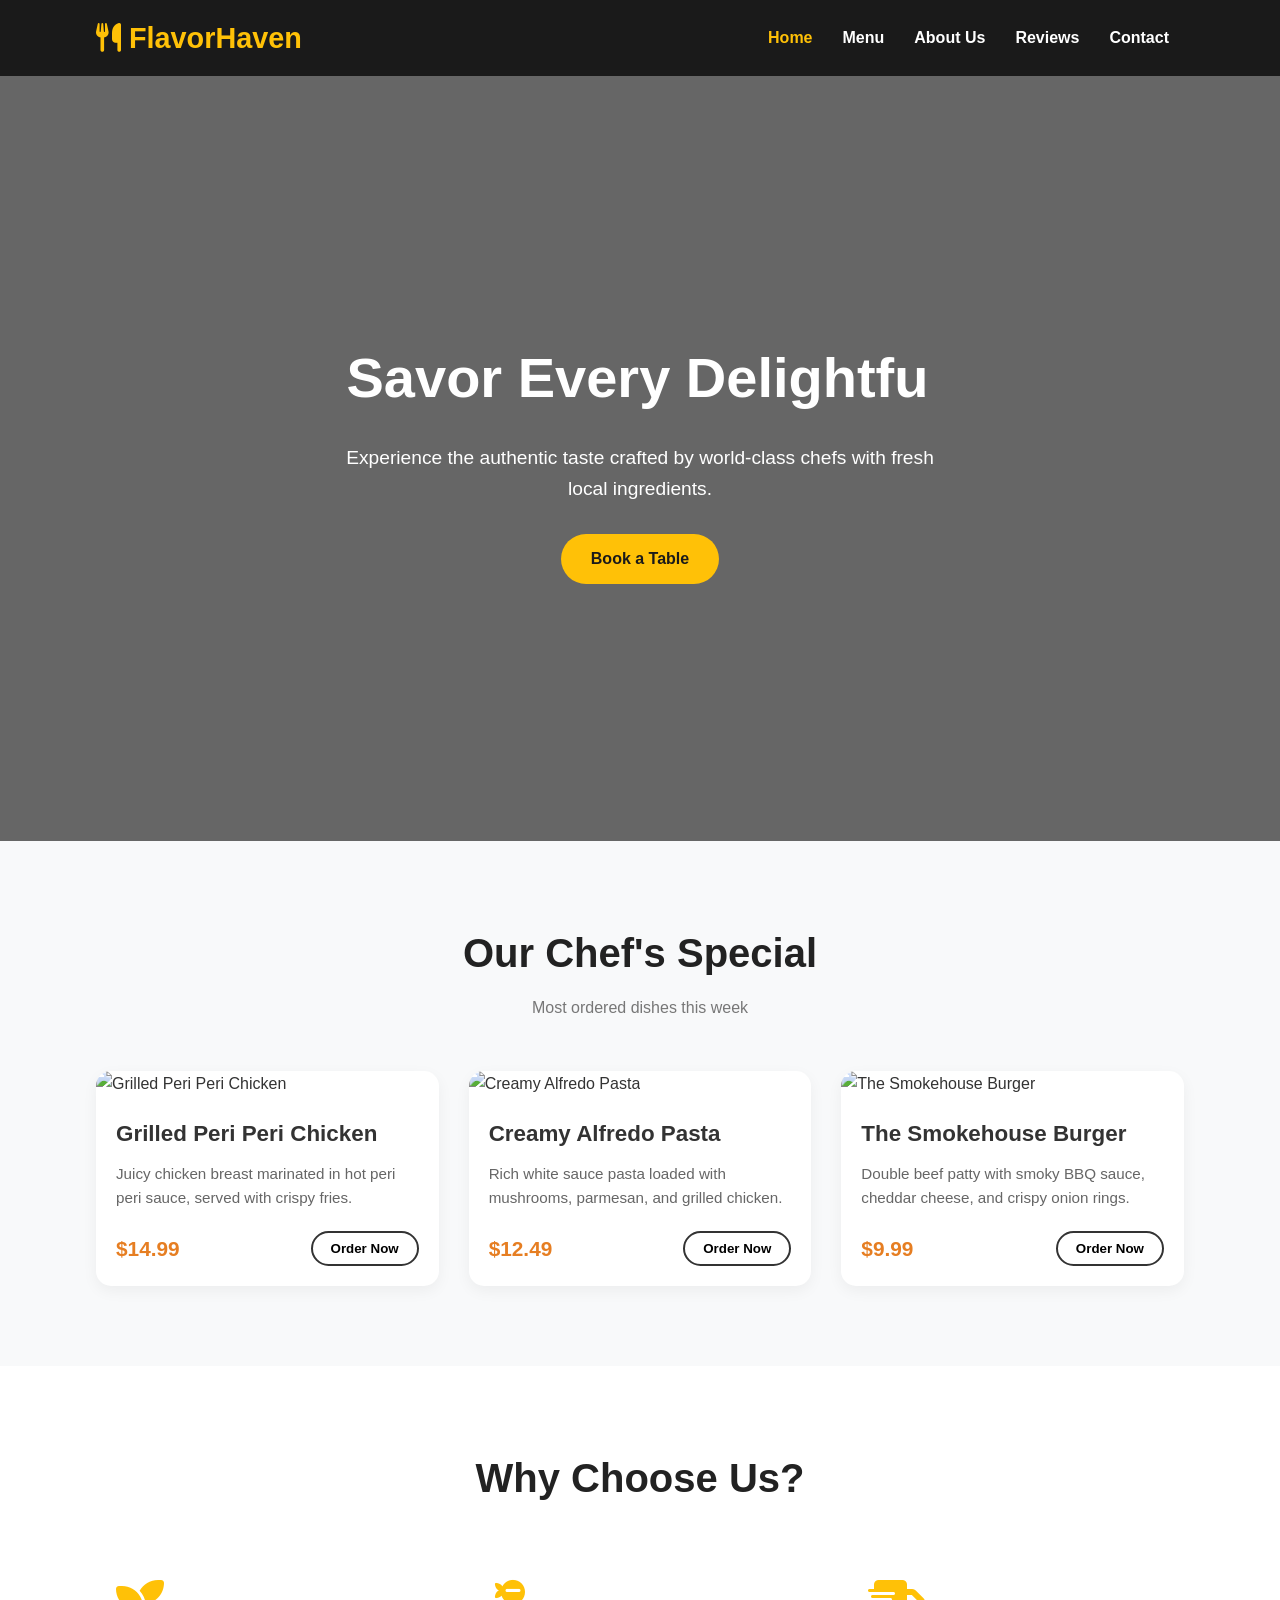
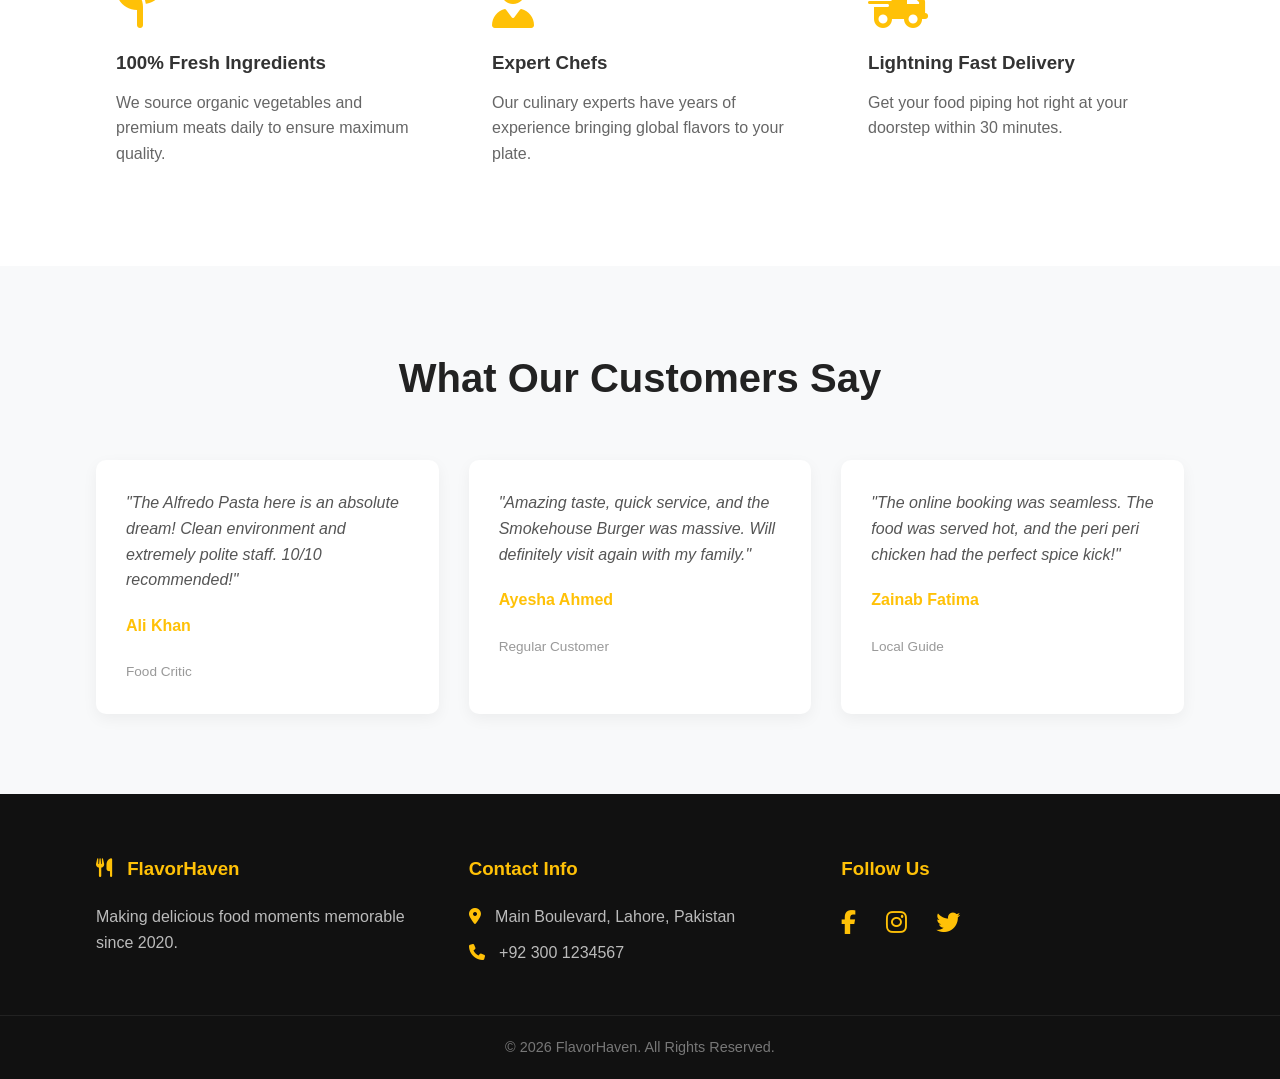
==== index.html @ 4f9a6634 "First commit" ====
<!DOCTYPE html>
<html lang="en">
<head>
    <meta charset="UTF-8">
    <meta name="viewport" content="width=device-width, initial-scale=1.0">
    <title>FlavorHaven | Premium Restaurant</title>
    <link rel="stylesheet" href="https://cdnjs.cloudflare.com/ajax/libs/font-awesome/6.4.0/css/all.min.css">
    <link rel="stylesheet" href="style.css">
</head>
<body>

    <nav class="navbar">
        <div class="nav-container">
            <a class="logo" href="#">
                <i class="fa-solid fa-utensils"></i> FlavorHaven
            </a>
            <div class="menu-toggle" id="mobile-menu">
                <span class="bar"></span>
                <span class="bar"></span>
                <span class="bar"></span>
            </div>
            <ul class="nav-links">
                <li><a href="#" class="active">Home</a></li>
                <li><a href="#dishes">Menu</a></li>
                <li><a href="#why-us">About Us</a></li>
                <li><a href="#testimonials">Reviews</a></li>
                <li><a href="#footer">Contact</a></li>
            </ul>
        </div>
    </nav>

   <header class="hero-section">
    <div class="hero-content">
        <h1 id="typewriter"></h1>
        <p>Experience the authentic taste crafted by world-class chefs with fresh local ingredients.</p>
        <a href="#dishes" class="cta-btn">Book a Table</a>
    </div>
</header>

    <section id="dishes" class="section bg-light">
        <div class="container">
            <div class="section-header">
                <h2>Our Chef's Special</h2>
                <p>Most ordered dishes this week</p>
            </div>
            
            <div class="dishes-grid">
                <div class="dish-card">
                    <div class="dish-img">
                        <img src="images/DSC_2097.jpg" alt="Grilled Peri Peri Chicken">
                    </div>
                    <div class="dish-info">
                        <h3>Grilled Peri Peri Chicken</h3>
                        <p>Juicy chicken breast marinated in hot peri peri sauce, served with crispy fries.</p>
                        <div class="dish-footer">
                            <span class="price">$14.99</span>
                            <button class="order-btn">Order Now</button>
                        </div>
                    </div>
                </div>

                <div class="dish-card">
                    <div class="dish-img">
                        <img src="images/images.jpg" alt="Creamy Alfredo Pasta">
                    </div>
                    <div class="dish-info">
                        <h3>Creamy Alfredo Pasta</h3>
                        <p>Rich white sauce pasta loaded with mushrooms, parmesan, and grilled chicken.</p>
                        <div class="dish-footer">
                            <span class="price">$12.49</span>
                            <button class="order-btn">Order Now</button>
                        </div>
                    </div>
                </div>

                <div class="dish-card">
                    <div class="dish-img">
                        <img src="images/images (1).jpg" alt="The Smokehouse Burger">
                    </div>
                    <div class="dish-info">
                        <h3>The Smokehouse Burger</h3>
                        <p>Double beef patty with smoky BBQ sauce, cheddar cheese, and crispy onion rings.</p>
                        <div class="dish-footer">
                            <span class="price">$9.99</span>
                            <button class="order-btn">Order Now</button>
                        </div>
                    </div>
                </div>
            </div>
        </div>
    </section>

    <section id="why-us" class="section text-center">
        <div class="container">
            <div class="section-header">
                <h2>Why Choose Us?</h2>
            </div>
            <div class="features-grid">
                <div class="feature-box">
                    <i class="fa-solid fa-seedling icon"></i>
                    <h3>100% Fresh Ingredients</h3>
                    <p>We source organic vegetables and premium meats daily to ensure maximum quality.</p>
                </div>
                <div class="feature-box">
                    <i class="fa-solid fa-user-ninja icon"></i>
                    <h3>Expert Chefs</h3>
                    <p>Our culinary experts have years of experience bringing global flavors to your plate.</p>
                </div>
                <div class="feature-box">
                    <i class="fa-solid fa-truck-fast icon"></i>
                    <h3>Lightning Fast Delivery</h3>
                    <p>Get your food piping hot right at your doorstep within 30 minutes.</p>
                </div>
            </div>
        </div>
    </section>

    <section id="testimonials" class="section bg-light text-center">
        <div class="container">
            <div class="section-header">
                <h2>What Our Customers Say</h2>
            </div>
            <div class="testimonials-grid">
                <div class="testimonial-card">
                    <p class="review">"The Alfredo Pasta here is an absolute dream! Clean environment and extremely polite staff. 10/10 recommended!"</p>
                    <h4 class="client-name">Ali Khan</h4>
                    <span class="client-role">Food Critic</span>
                </div>
                <div class="testimonial-card">
                    <p class="review">"Amazing taste, quick service, and the Smokehouse Burger was massive. Will definitely visit again with my family."</p>
                    <h4 class="client-name">Ayesha Ahmed</h4>
                    <span class="client-role">Regular Customer</span>
                </div>
                <div class="testimonial-card">
                    <p class="review">"The online booking was seamless. The food was served hot, and the peri peri chicken had the perfect spice kick!"</p>
                    <h4 class="client-name">Zainab Fatima</h4>
                    <span class="client-role">Local Guide</span>
                </div>
            </div>
        </div>
    </section>

    <footer id="footer">
        <div class="footer-container">
            <div class="footer-box brand">
                <h3><i class="fa-solid fa-utensils"></i> FlavorHaven</h3>
                <p>Making delicious food moments memorable since 2020.</p>
            </div>
            <div class="footer-box contact">
                <h3>Contact Info</h3>
                <p><i class="fa-solid fa-location-dot"></i> Main Boulevard, Lahore, Pakistan</p>
                <p><i class="fa-solid fa-phone"></i> +92 300 1234567</p>
            </div>
            <div class="footer-box social">
                <h3>Follow Us</h3>
                <div class="social-icons">
                    <a href="#"><i class="fa-brands fa-facebook-f"></i></a>
                    <a href="#"><i class="fa-brands fa-instagram"></i></a>
                    <a href="#"><i class="fa-brands fa-twitter"></i></a>
                </div>
            </div>
        </div>
        <div class="footer-bottom">
            <p>&copy; 2026 FlavorHaven. All Rights Reserved.</p>
        </div>
    </footer>

    <script src="script.js"></script>
</body>
</html>
---- style.css ----
* {
    margin: 0;
    padding: 0;
    box-sizing: border-box;
    font-family: 'Segoe UI', Tahoma, Geneva, Verdana, sans-serif;
}

html {
    scroll-behavior: smooth;
}

body {
    color: #333;
    line-height: 1.6;
}

.container {
    width: 85%;
    max-width: 1200px;
    margin: 0 auto;
}

.section {
    padding: 80px 0;
}

.bg-light {
    background-color: #f8f9fa;
}

.text-center {
    text-center: center;
}

.section-header {
    text-align: center;
    margin-bottom: 50px;
}

.section-header h2 {
    font-size: 2.5rem;
    color: #222;
    margin-bottom: 10px;
}

.section-header p {
    color: #777;
}

.navbar {
    background-color: #1a1a1a;
    position: sticky;
    top: 0;
    z-index: 1000;
    padding: 15px 0;
}

.nav-container {
    display: flex;
    justify-content: space-between;
    align-items: center;
    width: 85%;
    max-width: 1200px;
    margin: 0 auto;
}

.navbar .logo {
    color: #ffc107;
    font-size: 1.8rem;
    font-weight: bold;
    text-decoration: none;
}

.nav-links {
    display: flex;
    list-style: none;
}

.nav-links li a {
    color: #fff;
    text-decoration: none;
    padding: 8px 15px;
    font-weight: 600;
    transition: color 0.3s ease;
}

.nav-links li a:hover, 
.nav-links li a.active {
    color: #ffc107;
}



#typewriter {
    font-size: 3.5rem;
    margin-bottom: 20px;
    font-weight: 800;
    white-space: normal;
    padding-right: 5px;
    display: inline-block;

}


.menu-toggle {
    display: none;
    cursor: pointer;
}

.menu-toggle .bar {
    display: block;
    width: 25px;
    height: 3px;
    margin: 5px auto;
    background-color: #fff;
    transition: all 0.3s ease-in-out;
}

.hero-section {
    background: linear-gradient(rgba(0, 0, 0, 0.6), rgba(0, 0, 0, 0.6)), url('https://images.unsplash.com/photo-1517248135467-4c7edcad34c4?q=80&w=1200') no-repeat center center/cover;
    height: 85vh;
    display: flex;
    justify-content: center;
    align-items: center;
    text-align: center;
    color: #fff;
}

.hero-content h1 {
    font-size: 3.5rem;
    margin-bottom: 20px;
    font-weight: 800;
}

.hero-content p {
    font-size: 1.2rem;
    margin-bottom: 30px;
    max-width: 600px;
    margin-left: auto;
    margin-right: auto;
}

.cta-btn {
    display: inline-block;
    background-color: #ffc107;
    color: #1a1a1a;
    padding: 12px 30px;
    text-decoration: none;
    font-weight: bold;
    border-radius: 30px;
    transition: background 0.3s ease;
}

.cta-btn:hover {
    background-color: #e0a800;
}

.dishes-grid {
    display: grid;
    grid-template-columns: repeat(auto-fit, minmax(300px, 1fr));
    gap: 30px;
}

.dish-card {
    background: #fff;
    border-radius: 15px;
    overflow: hidden;
    box-shadow: 0 5px 15px rgba(0,0,0,0.05);
    transition: transform 0.3s ease;
}

.dish-card:hover {
    transform: translateY(-5px);
}

.dish-img img {
    width: 100%;
    height: 220px;
    object-fit: cover;
}

.dish-info {
    padding: 20px;
}

.dish-info h3 {
    margin-bottom: 10px;
    font-size: 1.4rem;
}

.dish-info p {
    color: #666;
    font-size: 0.95rem;
    margin-bottom: 20px;
}

.dish-footer {
    display: flex;
    justify-content: space-between;
    align-items: center;
}

.dish-footer .price {
    font-size: 1.3rem;
    font-weight: bold;
    color: #e67e22;
}

.order-btn {
    background: transparent;
    border: 2px solid #333;
    padding: 8px 18px;
    border-radius: 20px;
    font-weight: bold;
    cursor: pointer;
    transition: all 0.3s ease;
}

.order-btn:hover {
    background: #333;
    color: #fff;
}

.features-grid {
    display: grid;
    grid-template-columns: repeat(auto-fit, minmax(250px, 1fr));
    gap: 40px;
}

.feature-box {
    padding: 20px;
}

.feature-box .icon {
    font-size: 3rem;
    color: #ffc107;
    margin-bottom: 20px;
}

.feature-box h3 {
    margin-bottom: 12px;
}

.feature-box p {
    color: #666;
}

.testimonials-grid {
    display: grid;
    grid-template-columns: repeat(auto-fit, minmax(280px, 1fr));
    gap: 30px;
}

.testimonial-card {
    background: #fff;
    padding: 30px;
    border-radius: 10px;
    box-shadow: 0 5px 15px rgba(0,0,0,0.05);
}

.testimonial-card .review {
    font-style: italic;
    color: #555;
    margin-bottom: 20px;
}

.testimonial-card .client-name {
    color: #ffc107;
    margin-bottom: 20px;
}

.testimonial-card .client-role {
    font-size: 0.85rem;
    color: #999;
}

/* --- 7. FOOTER --- */
footer {
    background: #111;
    color: #fff;
    padding: 60px 0 20px 0;
}

.footer-container {
    display: flex;
    flex-wrap: wrap;
    justify-content: space-between;
    width: 85%;
    max-width: 1200px;
    margin: 0 auto;
    gap: 30px;
}

.footer-box {
    flex: 1;
    min-width: 250px;
}

.footer-box h3 {
    color: #ffc107;
    margin-bottom: 20px;
}

.footer-box p {
    color: #bbb;
    margin-bottom: 10px;
}

.footer-box i {
    margin-right: 10px;
    color: #ffc107;
}

.social-icons a {
    color: #fff;
    font-size: 1.5rem;
    margin-right: 15px;
    transition: color 0.3s;
}

.social-icons a:hover {
    color: #ffc107;
}

.footer-bottom {
    text-align: center;
    margin-top: 40px;
    padding-top: 20px;
    border-top: 1px solid #222;
    color: #777;
    font-size: 0.9rem;
}


@media (max-width: 768px) {
    .nav-links {
        display: none;
        flex-direction: column;
        width: 100%;
        position: absolute;
        top: 70px;
        left: 0;
        background-color: #1a1a1a;
        text-align: center;
        padding: 20px 0;
    }

    .nav-links.active {
        display: flex;
    }

    .nav-links li {
        margin: 15px 0;
    }

    .menu-toggle {
        display: block;
    }

    .hero-content h1 {
        font-size: 2.3rem;
    }
}
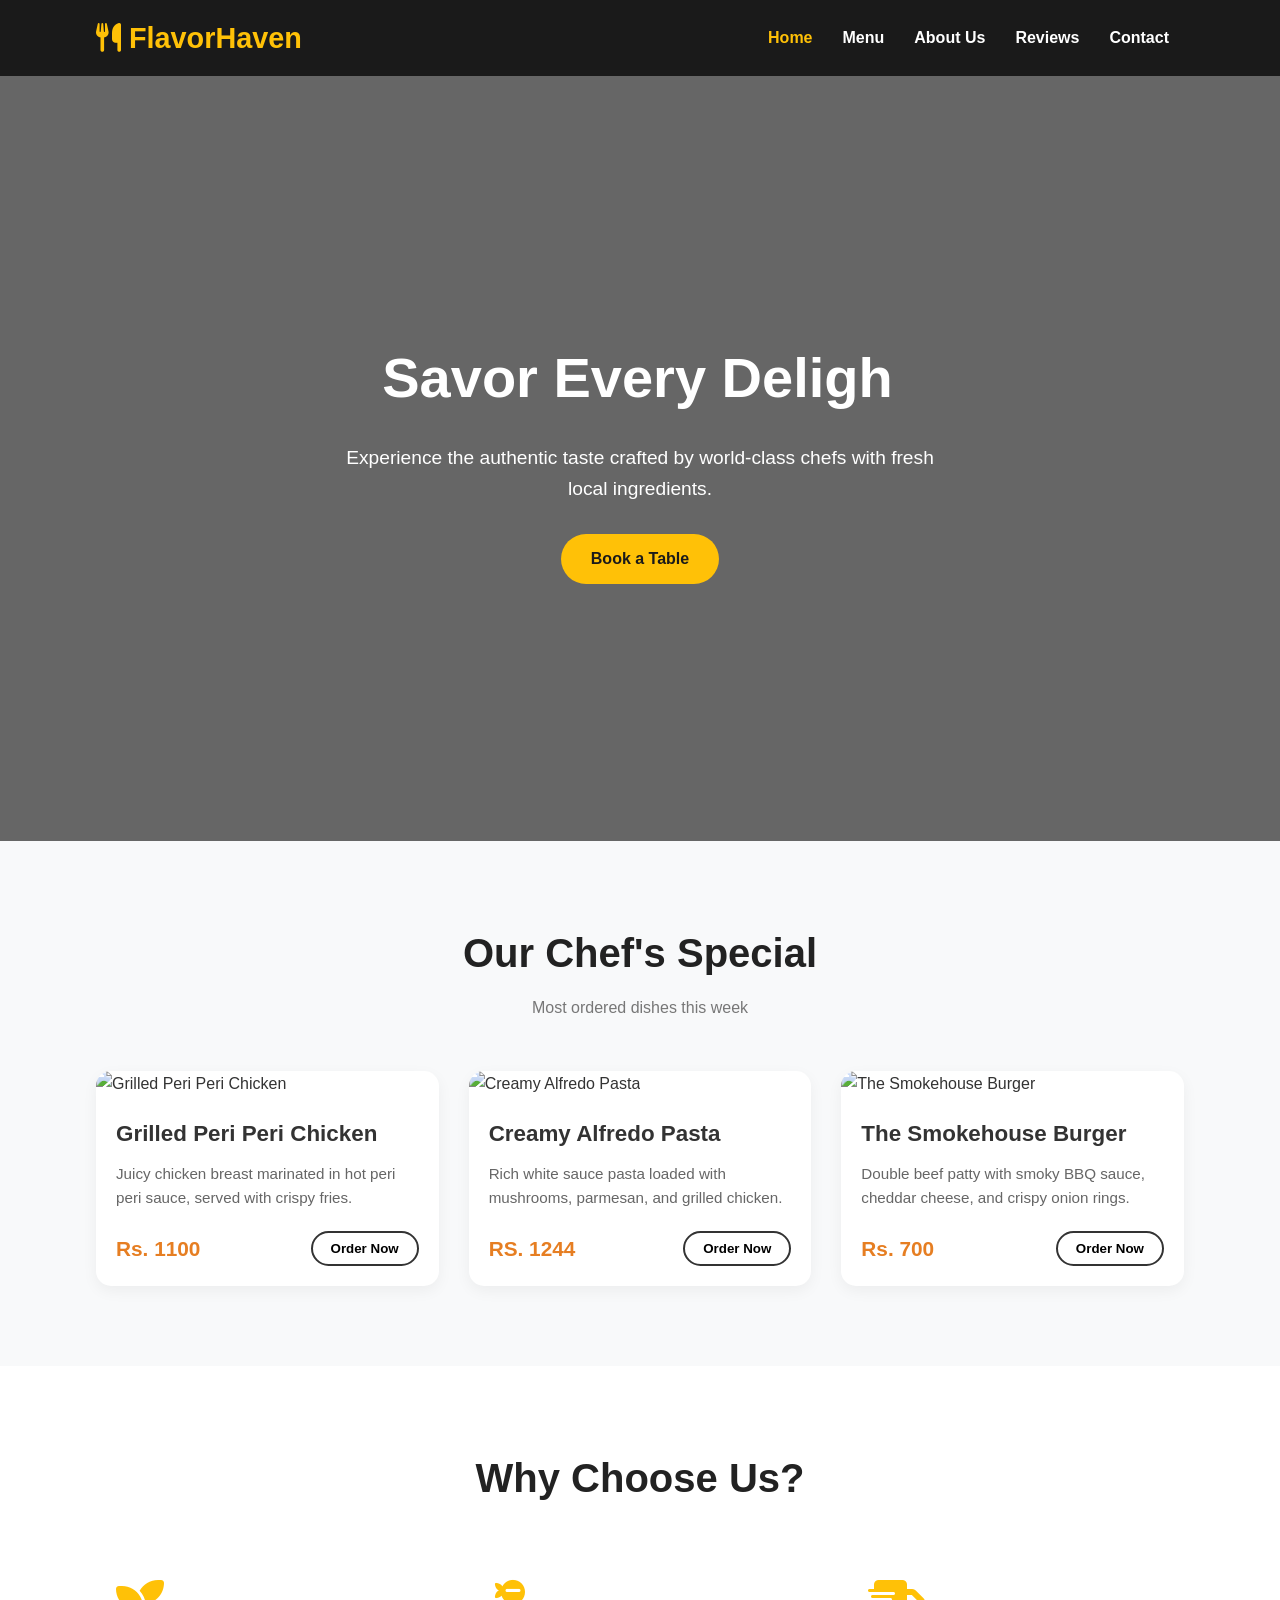
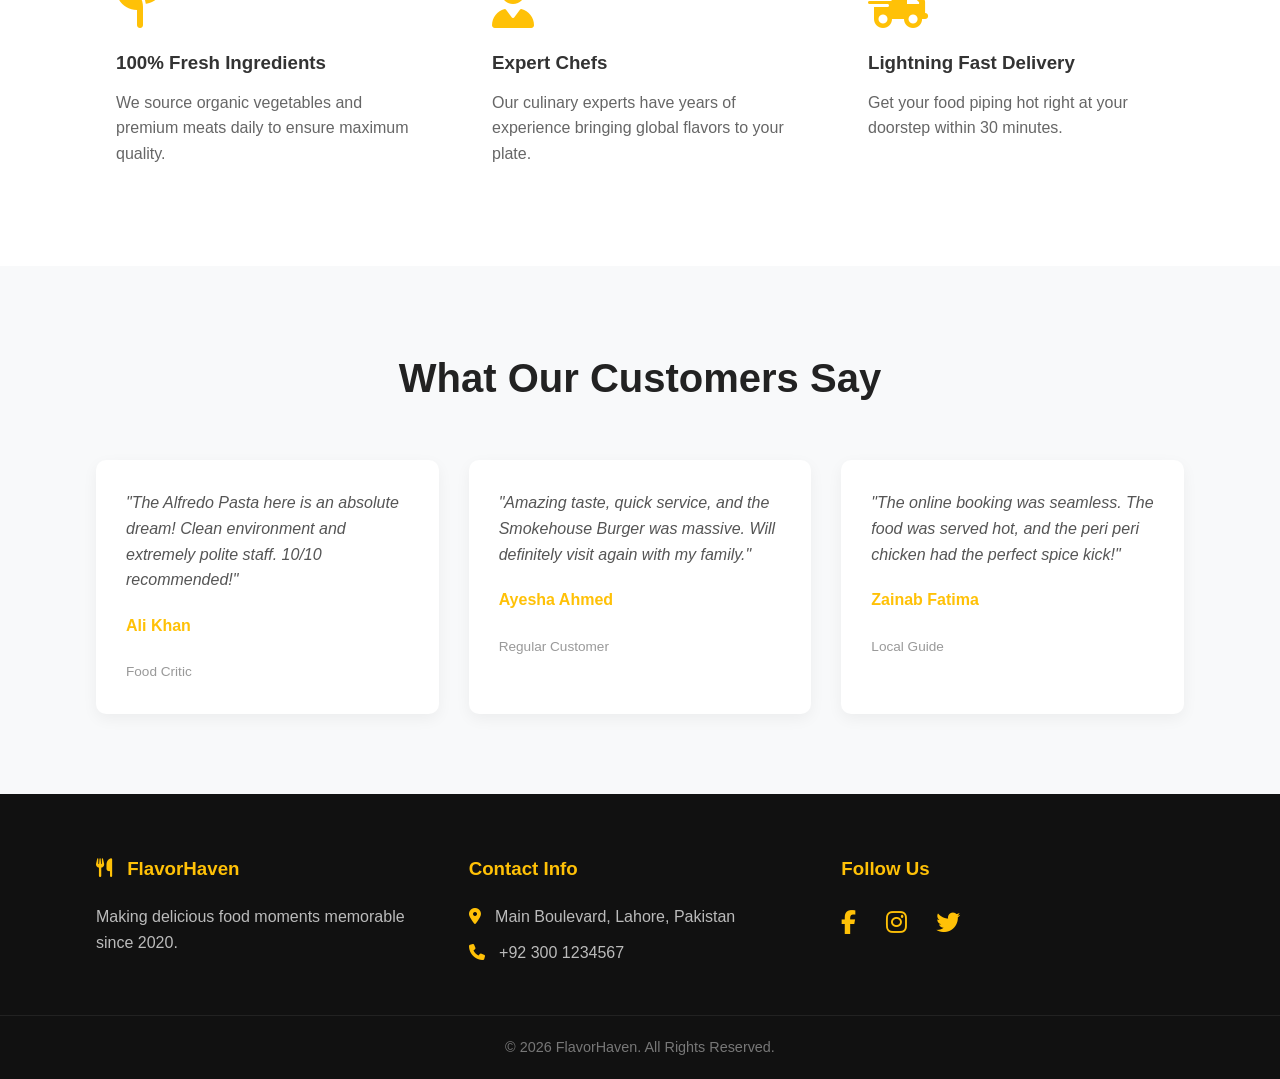
==== commit 78746e24: "Added menu page with search and category filter" ====
--- a/index.html
+++ b/index.html
@@ -21,7 +21,7 @@
             </div>
             <ul class="nav-links">
                 <li><a href="#" class="active">Home</a></li>
-                <li><a href="#dishes">Menu</a></li>
+                <li><a href="menu.html">Menu</a></li>
                 <li><a href="#why-us">About Us</a></li>
                 <li><a href="#testimonials">Reviews</a></li>
                 <li><a href="#footer">Contact</a></li>
@@ -53,7 +53,7 @@
                         <h3>Grilled Peri Peri Chicken</h3>
                         <p>Juicy chicken breast marinated in hot peri peri sauce, served with crispy fries.</p>
                         <div class="dish-footer">
-                            <span class="price">$14.99</span>
+                            <span class="price">Rs. 1100</span>
                             <button class="order-btn">Order Now</button>
                         </div>
                     </div>
@@ -67,7 +67,7 @@
                         <h3>Creamy Alfredo Pasta</h3>
                         <p>Rich white sauce pasta loaded with mushrooms, parmesan, and grilled chicken.</p>
                         <div class="dish-footer">
-                            <span class="price">$12.49</span>
+                            <span class="price">RS. 1244</span>
                             <button class="order-btn">Order Now</button>
                         </div>
                     </div>
@@ -81,7 +81,7 @@
                         <h3>The Smokehouse Burger</h3>
                         <p>Double beef patty with smoky BBQ sauce, cheddar cheese, and crispy onion rings.</p>
                         <div class="dish-footer">
-                            <span class="price">$9.99</span>
+                            <span class="price">Rs. 700</span>
                             <button class="order-btn">Order Now</button>
                         </div>
                     </div>
--- a/style.css
+++ b/style.css
@@ -99,6 +99,23 @@
     padding-right: 5px;
     display: inline-block;
 
+}
+
+
+.menu-hero {
+    background: linear-gradient(rgba(0, 0, 0, 0.6), rgba(0, 0, 0, 0.6)), url('https://images.unsplash.com/photo-1504674900247-0877df9cc836?q=80&w=1200') no-repeat center center/cover;
+    height: 40vh;
+    display: flex;
+    justify-content: center;
+    align-items: center;
+    text-align: center;
+    color: #fff;
+}
+
+.menu-hero h1 {
+    font-size: 3rem;
+    font-weight: 800;
+    margin-bottom: 10px;
 }
 
 
@@ -114,6 +131,86 @@
     margin: 5px auto;
     background-color: #fff;
     transition: all 0.3s ease-in-out;
+}
+
+.menu-controls {
+    margin: 40px auto 20px auto;
+    display: flex;
+    flex-direction: column;
+    align-items: center;
+    gap: 20px;
+}
+
+.search-box {
+    position: relative;
+    width: 100%;
+    max-width: 400px;
+}
+
+.search-box i {
+    position: absolute;
+    left: 15px;
+    top: 50%;
+    transform: translateY(-50%);
+    color: #777;
+}
+
+.search-box input {
+    width: 100%;
+    padding: 12px 15px 12px 45px;
+    border: 2px solid #ddd;
+    border-radius: 30px;
+    outline: none;
+    font-size: 16px;
+    transition: border-color 0.3s;
+}
+
+.search-box input:focus {
+    border-color: #ffc107; 
+}
+
+.filter-buttons {
+    display: flex;
+    flex-wrap: wrap;
+    justify-content: center;
+    gap: 10px;
+}
+
+.filter-btn {
+    padding: 8px 20px;
+    border: 2px solid #333;
+    background: transparent;
+    color: #333;
+    font-weight: bold;
+    border-radius: 20px;
+    cursor: pointer;
+    transition: all 0.3s ease;
+}
+
+.filter-btn:hover, 
+.filter-btn.active {
+    background: #ffc107; 
+    border-color: #ffc107;
+    color: #1a1a1a;
+}
+
+.no-items {
+    text-align: center;
+    padding: 40px 0;
+    color: #777;
+    width: 100%;
+    grid-column: 1 / -1; 
+}
+
+.no-items i {
+    font-size: 3rem;
+    margin-bottom: 10px;
+    color: #ccc;
+    display: block;
+}
+
+.hidden {
+    display: none !important;
 }
 
 .hero-section {
@@ -360,4 +457,10 @@
     .hero-content h1 {
         font-size: 2.3rem;
     }
+      .menu-hero h1 {
+        font-size: 2rem;
+    }
+    .filter-buttons {
+        padding: 0 10px;
+    }
 }
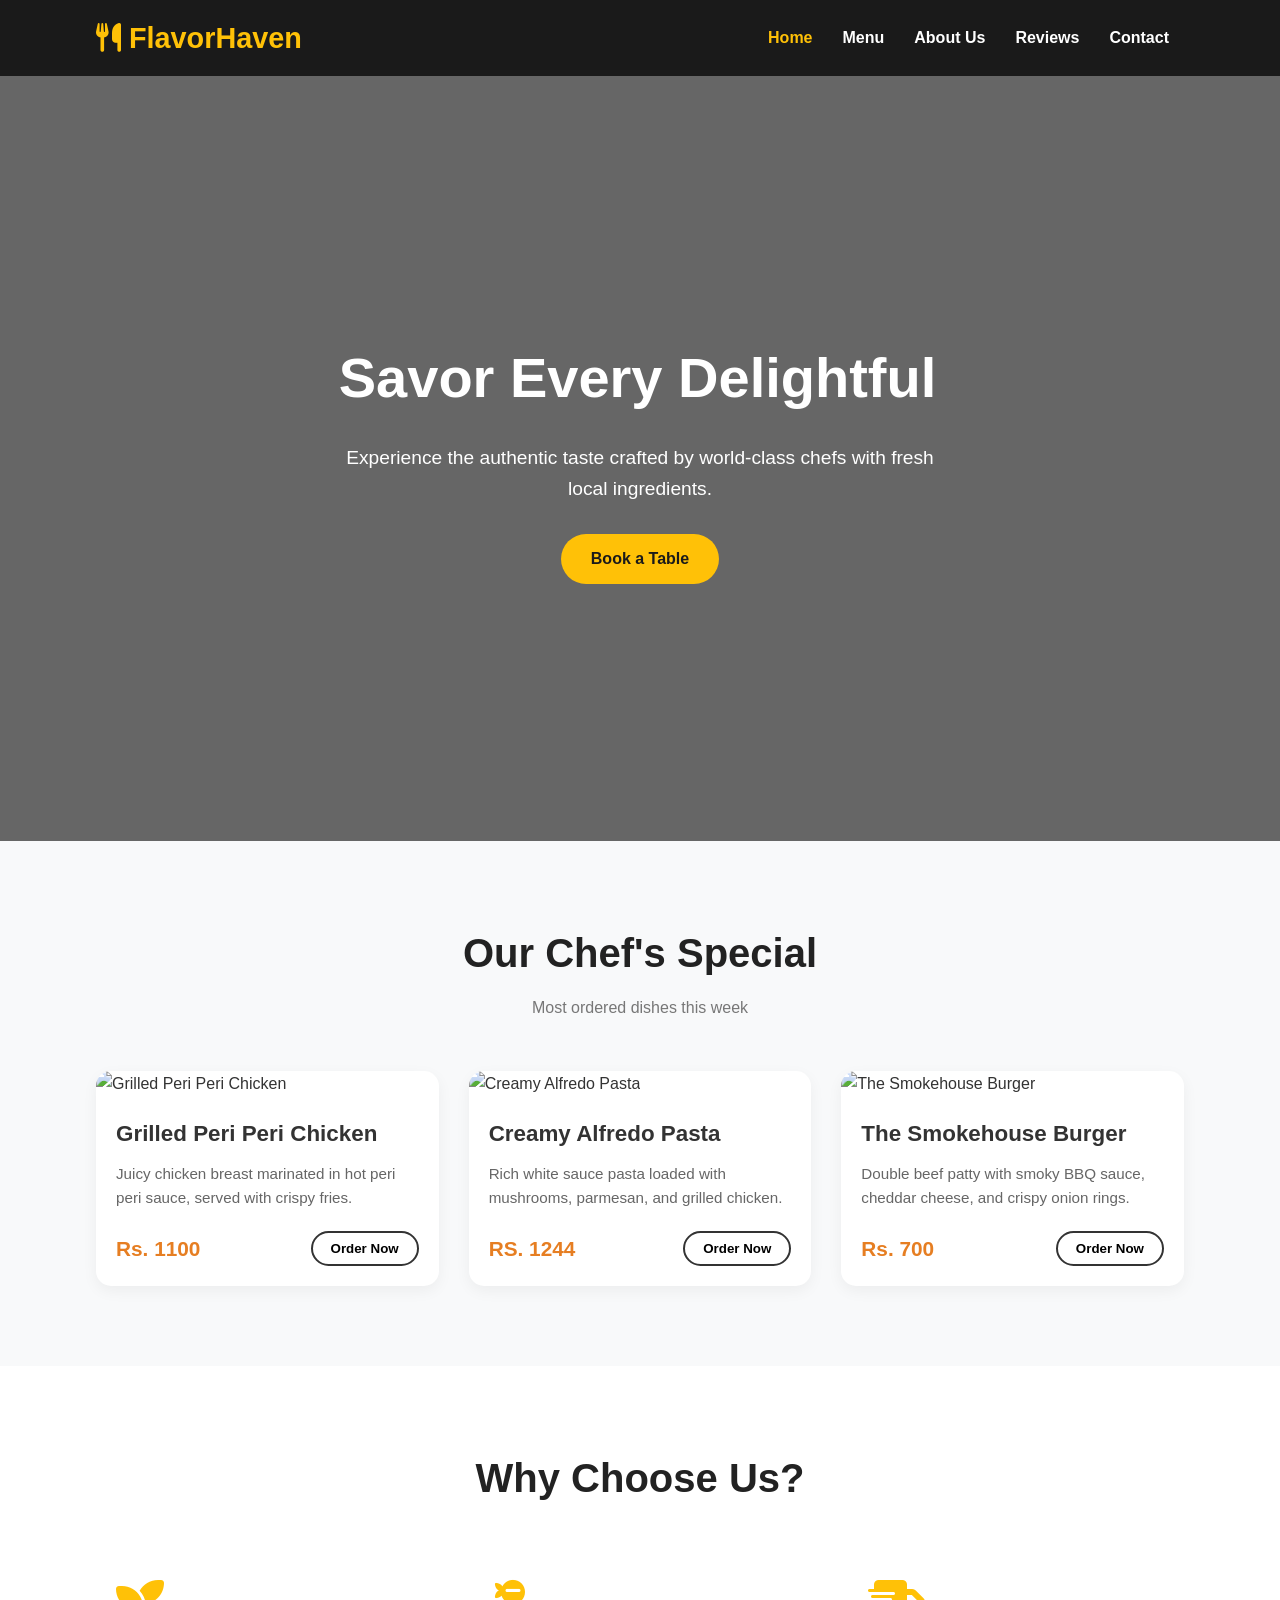
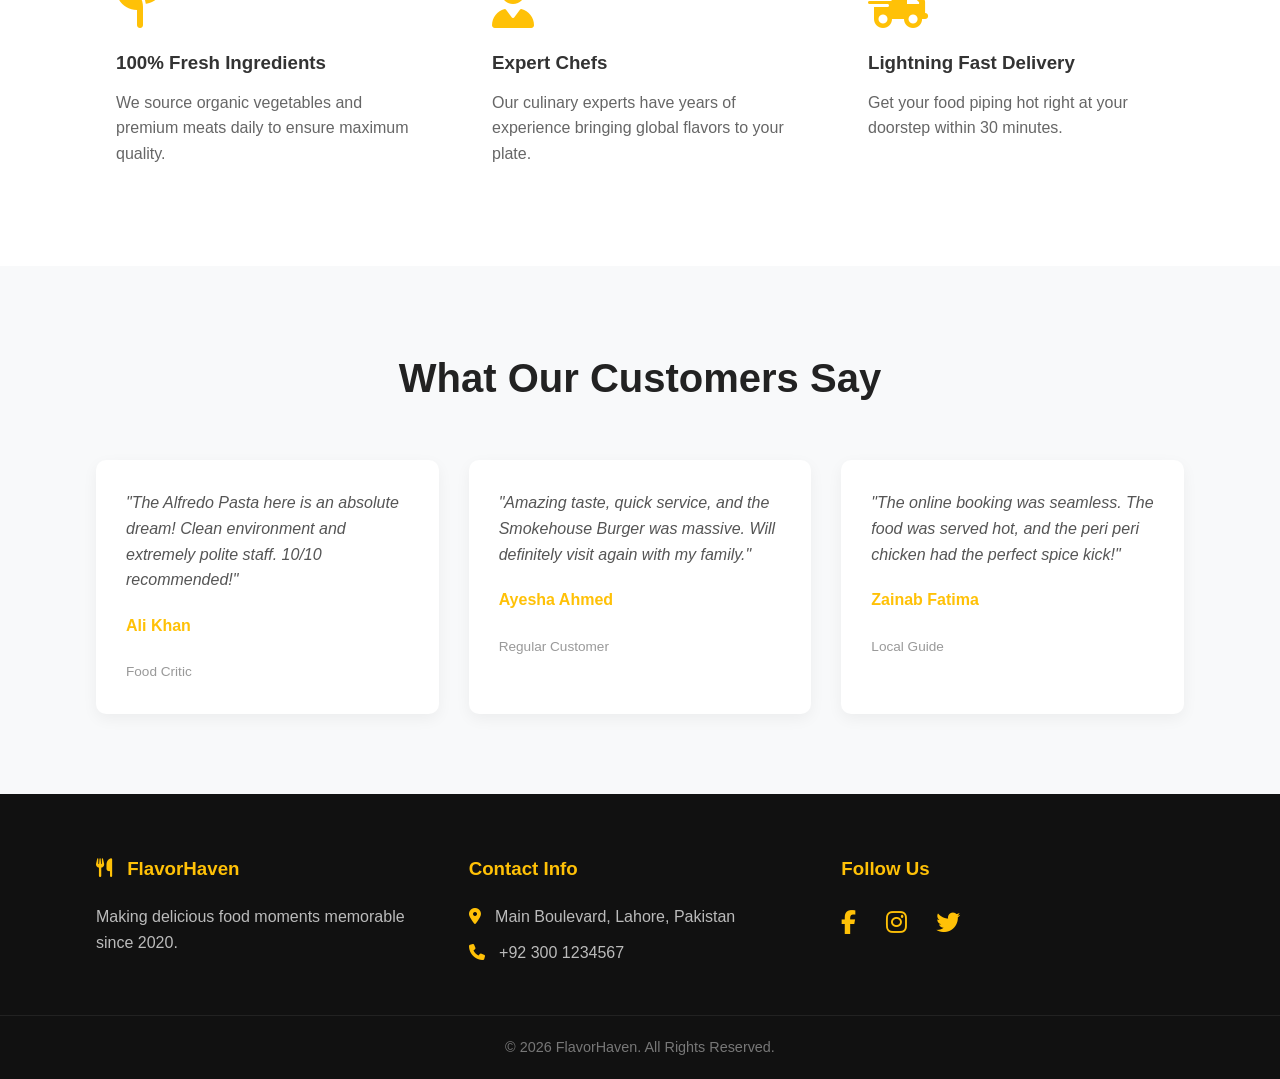
==== commit e7071f6b: "Added layout and static elements for About page and more one change" ====
--- a/index.html
+++ b/index.html
@@ -22,7 +22,7 @@
             <ul class="nav-links">
                 <li><a href="#" class="active">Home</a></li>
                 <li><a href="menu.html">Menu</a></li>
-                <li><a href="#why-us">About Us</a></li>
+                <li><a href="about.html">About Us</a></li>
                 <li><a href="#testimonials">Reviews</a></li>
                 <li><a href="#footer">Contact</a></li>
             </ul>
--- a/style.css
+++ b/style.css
@@ -213,6 +213,181 @@
     display: none !important;
 }
 
+.about-hero {
+    background: linear-gradient(rgba(0, 0, 0, 0.7), rgba(0, 0, 0, 0.7)), url('https://images.unsplash.com/photo-1414235077428-338989a2e8c0?q=80&w=1200') no-repeat center center/cover;
+    height: 45vh;
+    display: flex;
+    justify-content: center;
+    align-items: center;
+    text-align: center;
+    color: #fff;
+}
+
+.about-hero h1 {
+    font-size: 3.5rem;
+    font-weight: 800;
+    margin-bottom: 10px;
+}
+
+
+.story-wrapper {
+    display: flex;
+    align-items: center;
+    gap: 50px;
+    flex-wrap: wrap;
+}
+
+.story-text {
+    flex: 1;
+    min-width: 300px;
+}
+
+.story-img {
+    flex: 1;
+    min-width: 300px;
+}
+
+.story-img img {
+    width: 100%;
+    border-radius: 15px;
+    box-shadow: 0 8px 20px rgba(0,0,0,0.1);
+}
+
+
+.mv-grid {
+    display: flex;
+    gap: 40px;
+    flex-wrap: wrap;
+}
+
+.mv-box {
+    flex: 1;
+    min-width: 280px;
+    background: #fff;
+    padding: 40px 30px;
+    border-radius: 12px;
+    text-align: center;
+    box-shadow: 0 5px 15px rgba(0,0,0,0.05);
+    border-top: 4px solid #ffc107; 
+}
+
+.mv-box .icon-box {
+    font-size: 2.5rem;
+    color: #ffc107;
+    margin-bottom: 15px;
+}
+
+.mv-box h3 {
+    font-size: 1.5rem;
+    margin-bottom: 15px;
+    color: #222;
+}
+
+.mv-box p {
+    color: #666;
+}
+
+.stats-section {
+    background-color: #1a1a1a;
+    text-align: center;
+}
+
+.stats-grid {
+    display: grid;
+    grid-template-columns: repeat(auto-fit, minmax(200px, 1fr));
+    gap: 30px;
+}
+
+.stat-card h2 {
+    font-size: 3rem;
+    color: #ffc107;
+    font-weight: 800;
+    margin-bottom: 5px;
+}
+
+.stat-card p {
+    color: #bbb;
+    font-size: 1.1rem;
+}
+
+
+.gallery-grid {
+    display: grid;
+    grid-template-columns: repeat(auto-fit, minmax(280px, 1fr));
+    gap: 20px;
+}
+
+.gallery-item {
+    overflow: hidden;
+    border-radius: 10px;
+    box-shadow: 0 4px 10px rgba(0,0,0,0.08);
+    height: 220px;
+}
+
+.gallery-item img {
+    width: 100%;
+    height: 100%;
+    object-fit: cover;
+    transition: transform 0.5s ease;
+}
+
+.gallery-item:hover img {
+    transform: scale(1.1); 
+}
+
+
+.team-grid {
+    display: grid;
+    grid-template-columns: repeat(auto-fit, minmax(280px, 1fr));
+    gap: 30px;
+}
+
+.team-card {
+    background: #fff;
+    border-radius: 15px;
+    overflow: hidden;
+    box-shadow: 0 5px 15px rgba(0,0,0,0.05);
+    text-align: center;
+    transition: transform 0.3s ease;
+}
+
+.team-card:hover {
+    transform: translateY(-5px);
+}
+
+.team-card img {
+    width: 100%;
+    height: 280px;
+    object-fit: cover;
+}
+
+.team-info {
+    padding: 20px;
+}
+
+.team-info h3 {
+    font-size: 1.3rem;
+    margin-bottom: 5px;
+    color: #222;
+}
+
+.team-info .role {
+    color: #ffc107;
+    font-weight: 600;
+    font-size: 0.95rem;
+    margin-bottom: 15px;
+}
+
+.team-socials a {
+    color: #555;
+    font-size: 1.2rem;
+    margin: 0 8px;
+    transition: color 0.3s;
+}
+
+.team-socials a:hover {
+    color: #ffc107;
+}
 .hero-section {
     background: linear-gradient(rgba(0, 0, 0, 0.6), rgba(0, 0, 0, 0.6)), url('https://images.unsplash.com/photo-1517248135467-4c7edcad34c4?q=80&w=1200') no-repeat center center/cover;
     height: 85vh;
@@ -370,8 +545,6 @@
     font-size: 0.85rem;
     color: #999;
 }
-
-/* --- 7. FOOTER --- */
 footer {
     background: #111;
     color: #fff;
@@ -463,4 +636,10 @@
     .filter-buttons {
         padding: 0 10px;
     }
+    .about-hero h1 {
+        font-size: 2.5rem;
+    }
+    .story-wrapper {
+        gap: 25px;
+    }
 }
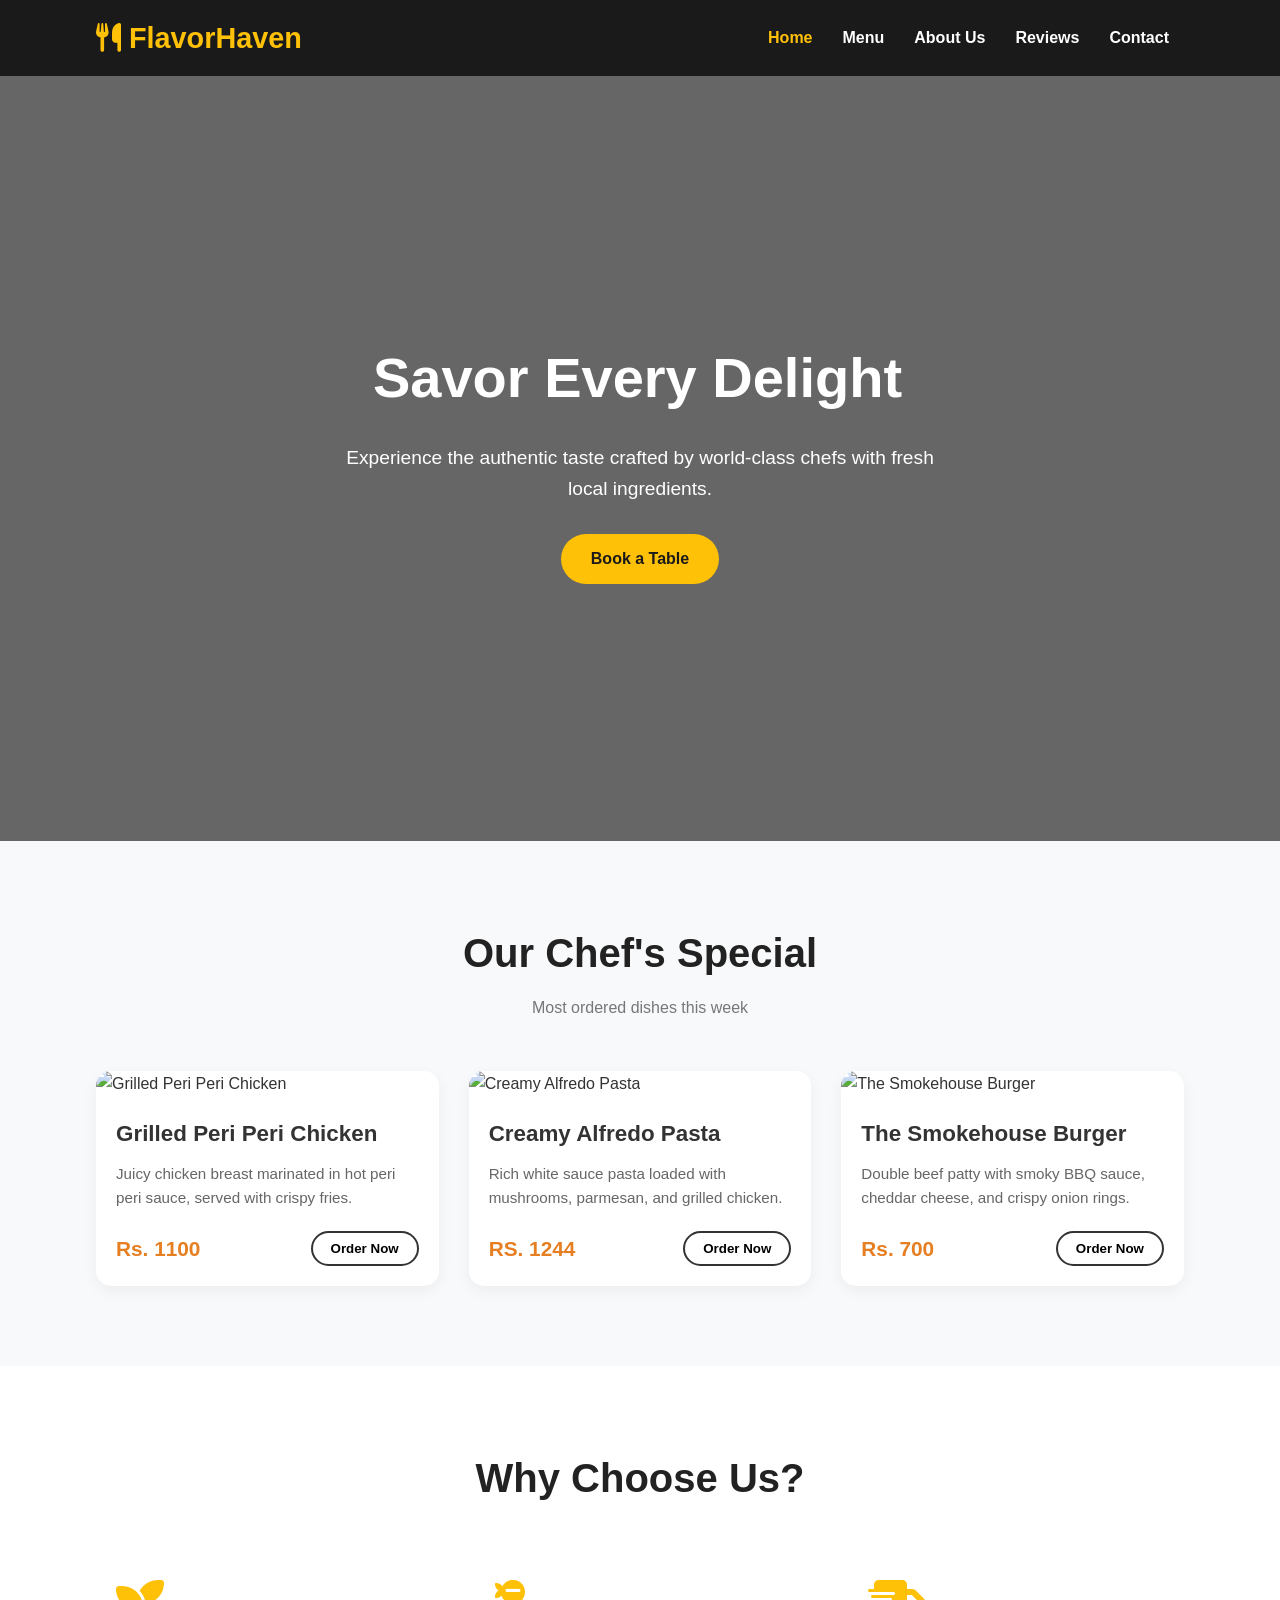
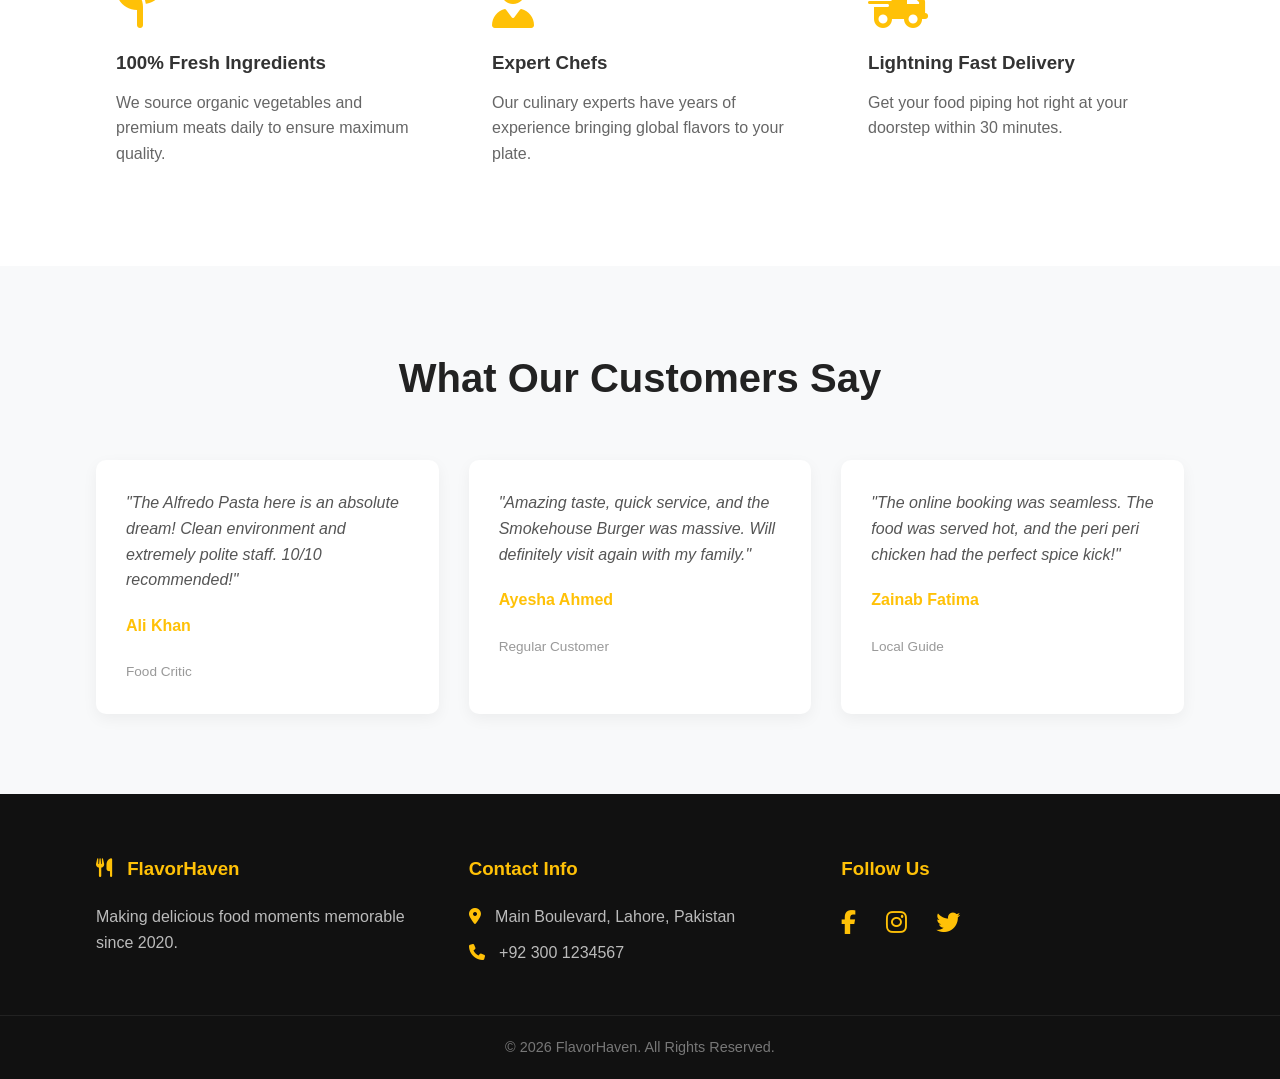
==== commit 670d2d6c: "Added layout and static elements for About page" ====
--- a/index.html
+++ b/index.html
@@ -23,8 +23,8 @@
                 <li><a href="#" class="active">Home</a></li>
                 <li><a href="menu.html">Menu</a></li>
                 <li><a href="about.html">About Us</a></li>
-                <li><a href="#testimonials">Reviews</a></li>
-                <li><a href="#footer">Contact</a></li>
+                <li><a href="review.html">Reviews</a></li>
+                <li><a href="contact.html">Contact</a></li>
             </ul>
         </div>
     </nav>
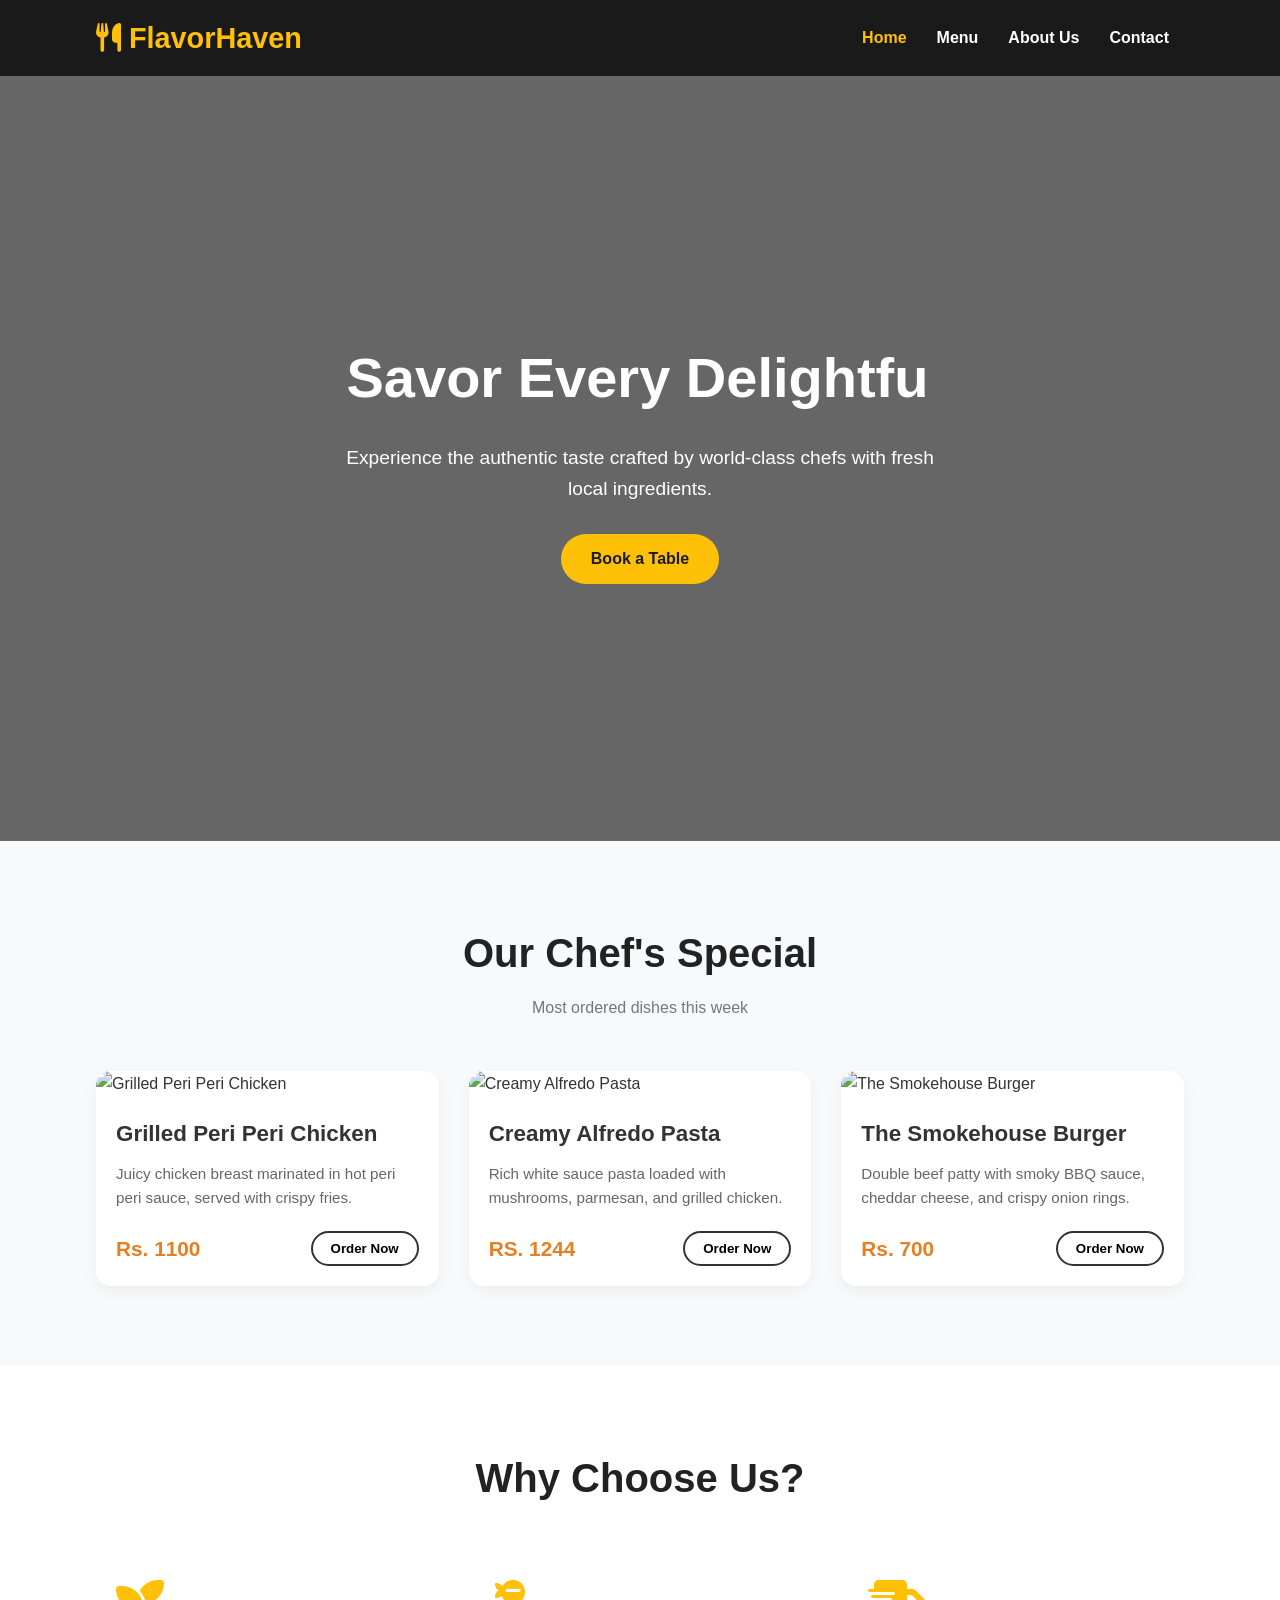
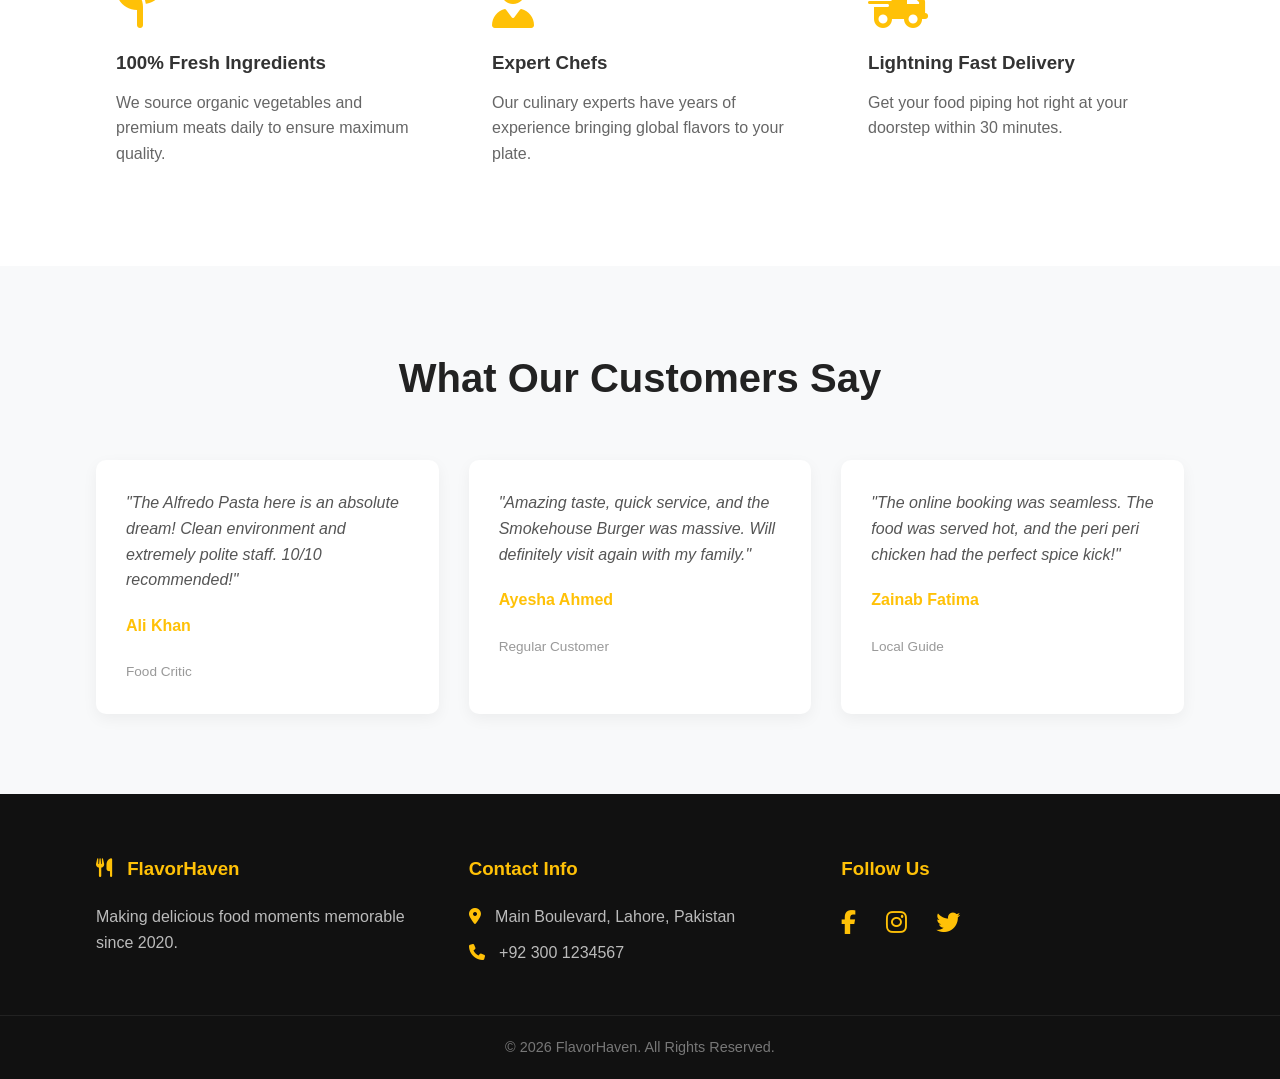
==== commit 775ddffa: "Added the contact page and validations" ====
--- a/index.html
+++ b/index.html
@@ -23,7 +23,6 @@
                 <li><a href="#" class="active">Home</a></li>
                 <li><a href="menu.html">Menu</a></li>
                 <li><a href="about.html">About Us</a></li>
-                <li><a href="review.html">Reviews</a></li>
                 <li><a href="contact.html">Contact</a></li>
             </ul>
         </div>
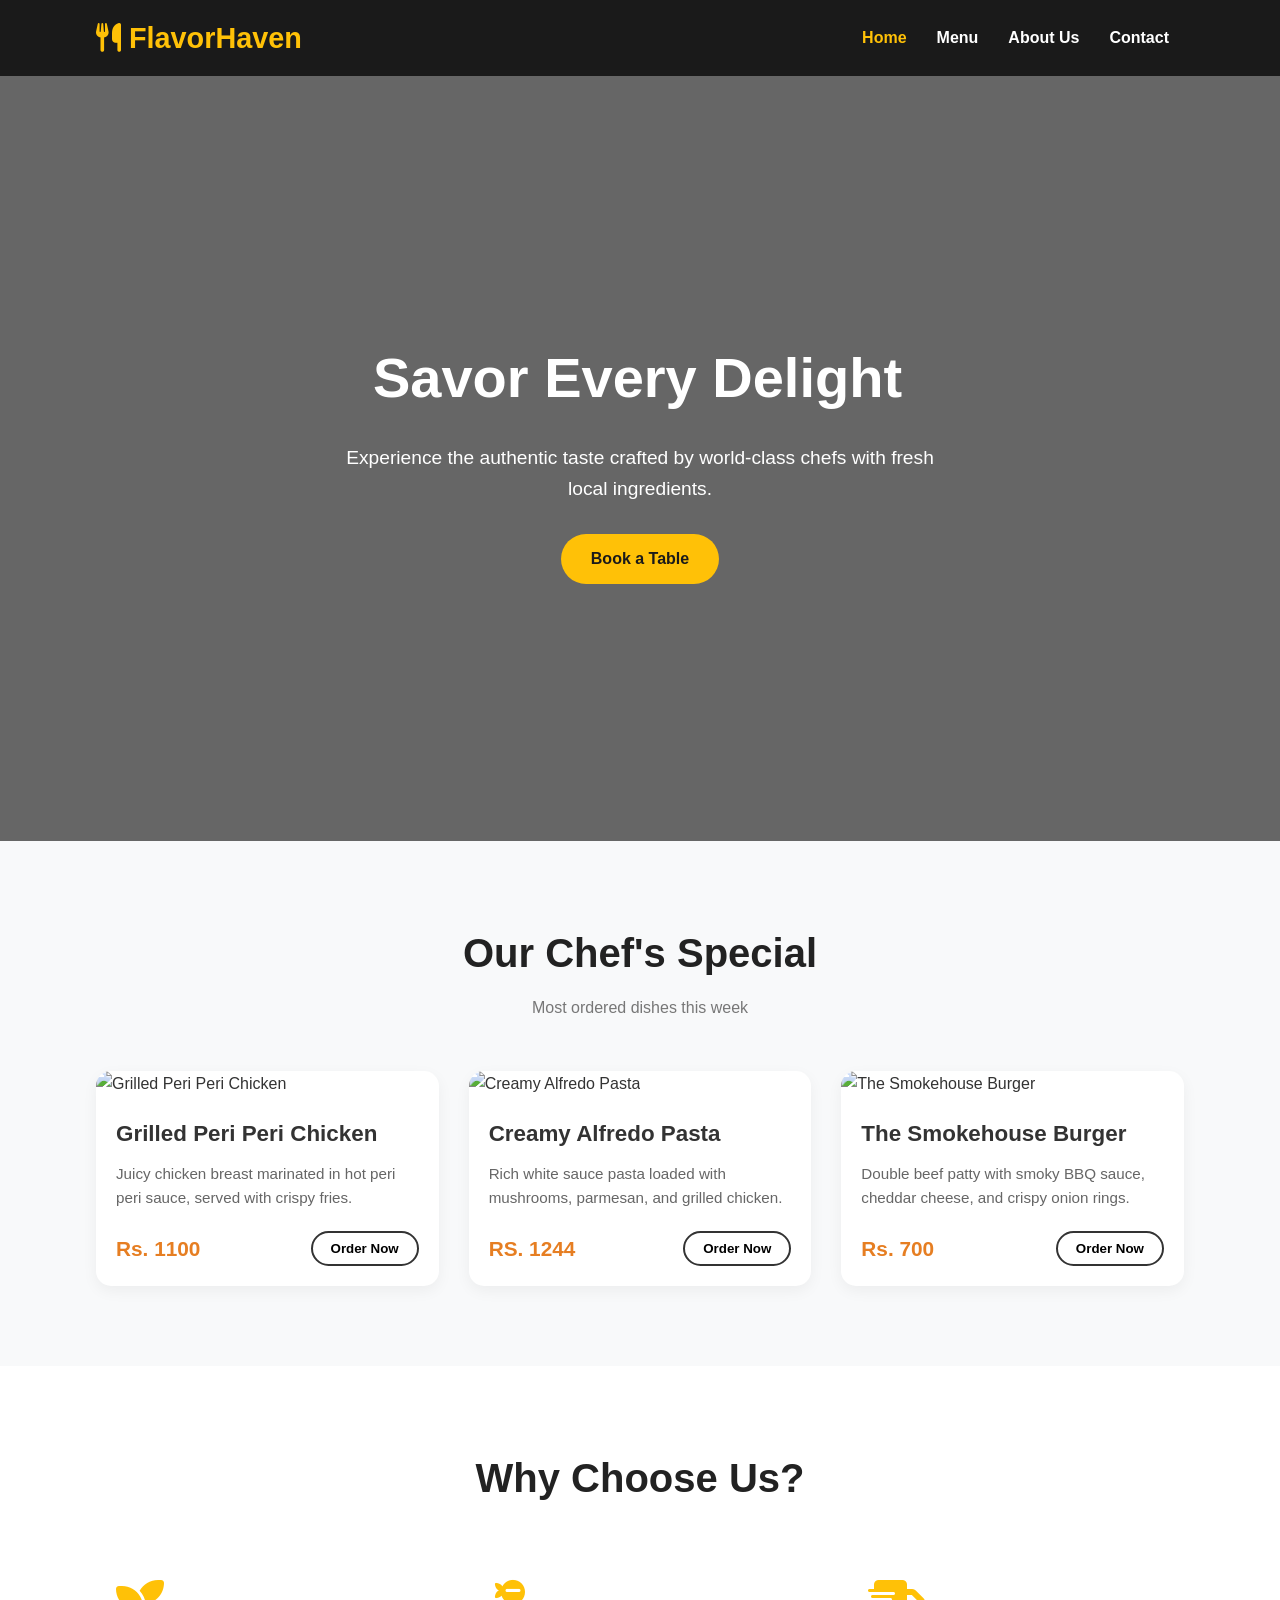
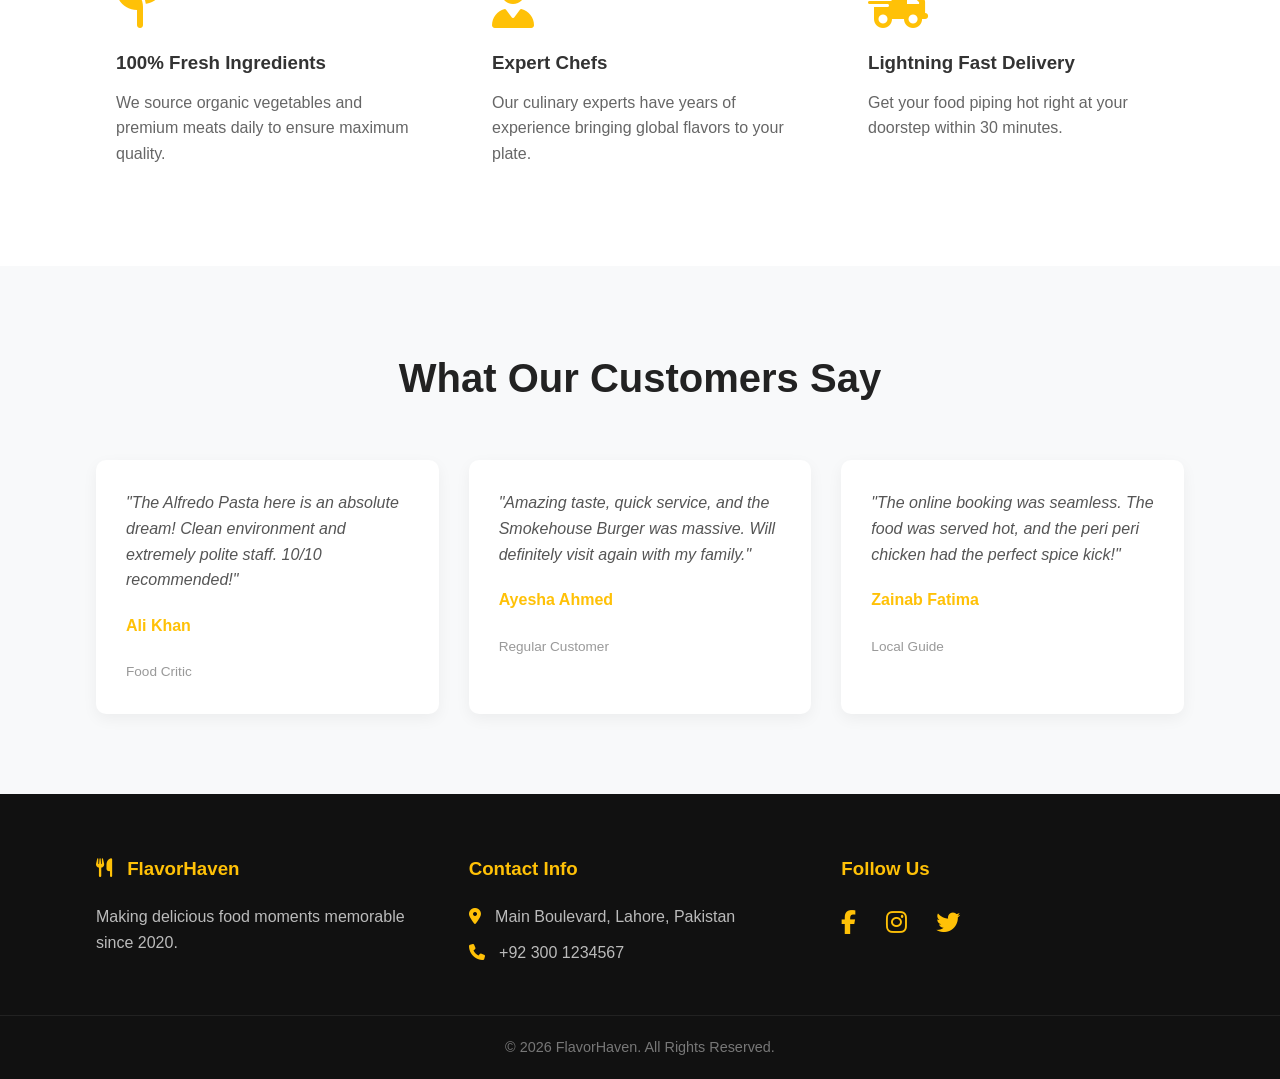
==== commit 2c84e9a2: "responsive website" ====
--- a/index.html
+++ b/index.html
@@ -164,6 +164,9 @@
         </div>
     </footer>
 
-    <script src="script.js"></script>
+    <script src="script.js">
+
+
+    </script>
 </body>
 </html>
--- a/style.css
+++ b/style.css
@@ -213,6 +213,7 @@
     display: none !important;
 }
 
+
 .about-hero {
     background: linear-gradient(rgba(0, 0, 0, 0.7), rgba(0, 0, 0, 0.7)), url('https://images.unsplash.com/photo-1414235077428-338989a2e8c0?q=80&w=1200') no-repeat center center/cover;
     height: 45vh;
@@ -425,6 +426,151 @@
 
 .cta-btn:hover {
     background-color: #e0a800;
+}
+
+.contact-hero {
+    background: linear-gradient(rgba(0, 0, 0, 0.7), rgba(0, 0, 0, 0.7)), url('https://images.unsplash.com/photo-1517248135467-4c7edcad34c4?q=80&w=1200') no-repeat center center/cover;
+    height: 40vh;
+    display: flex;
+    justify-content: center;
+    align-items: center;
+    text-align: center;
+    color: #fff;
+}
+
+.contact-hero h1 {
+    font-size: 3rem;
+    font-weight: 800;
+    margin-bottom: 10px;
+}
+
+
+.contact-wrapper {
+    display: flex;
+    gap: 50px;
+    flex-wrap: wrap;
+}
+
+.contact-info {
+    flex: 1;
+    min-width: 300px;
+}
+
+.contact-form-container {
+    flex: 1.5;
+    min-width: 300px;
+    background: #fff;
+    padding: 40px;
+    border-radius: 15px;
+    box-shadow: 0 5px 15px rgba(0,0,0,0.05);
+}
+
+
+.info-item {
+    display: flex;
+    align-items: center;
+    gap: 20px;
+    margin-bottom: 25px;
+}
+
+.info-item i {
+    font-size: 1.8rem;
+    color: #ffc107;
+    background: #1a1a1a;
+    width: 50px;
+    height: 50px;
+    display: flex;
+    align-items: center;
+    justify-content: center;
+    border-radius: 50%;
+}
+
+.info-item h3 {
+    font-size: 1.2rem;
+    color: #222;
+    margin-bottom: 3px;
+}
+
+.info-item p {
+    color: #666;
+}
+
+
+.form-group {
+    margin-bottom: 20px;
+    position: relative;
+}
+
+.form-group label {
+    display: block;
+    font-weight: 600;
+    margin-bottom: 8px;
+    color: #333;
+}
+
+.form-group input,
+.form-group textarea {
+    width: 100%;
+    padding: 12px 15px;
+    border: 2px solid #ddd;
+    border-radius: 8px;
+    outline: none;
+    font-size: 16px;
+    transition: border-color 0.3s;
+}
+
+.form-group input:focus,
+.form-group textarea:focus {
+    border-color: #ffc107;
+}
+
+.form-group.invalid input,
+.form-group.invalid textarea {
+    border-color: #e74c3c;
+}
+
+.error-msg {
+    color: #e74c3c;
+    font-size: 0.85rem;
+    margin-top: 5px;
+    display: none;
+}
+
+.form-group.invalid .error-msg {
+    display: block;
+}
+
+.submit-btn {
+    background-color: #ffc107;
+    color: #1a1a1a;
+    padding: 12px 30px;
+    border: none;
+    font-weight: bold;
+    border-radius: 30px;
+    cursor: pointer;
+    font-size: 16px;
+    transition: background 0.3s ease;
+    width: 100%;
+}
+
+.submit-btn:hover {
+    background-color: #e0a800;
+}
+
+.success-box {
+    margin-top: 20px;
+    padding: 15px;
+    background-color: #2ecc71;
+    color: white;
+    border-radius: 8px;
+    text-align: center;
+    font-weight: bold;
+}
+.map-section iframe {
+    width: 100%;
+    height: 400px;
+    border: none;
+    display: block;
 }
 
 .dishes-grid {
@@ -642,4 +788,7 @@
     .story-wrapper {
         gap: 25px;
     }
+    .contact-form-container {
+        padding: 20px;
+    }
 }
